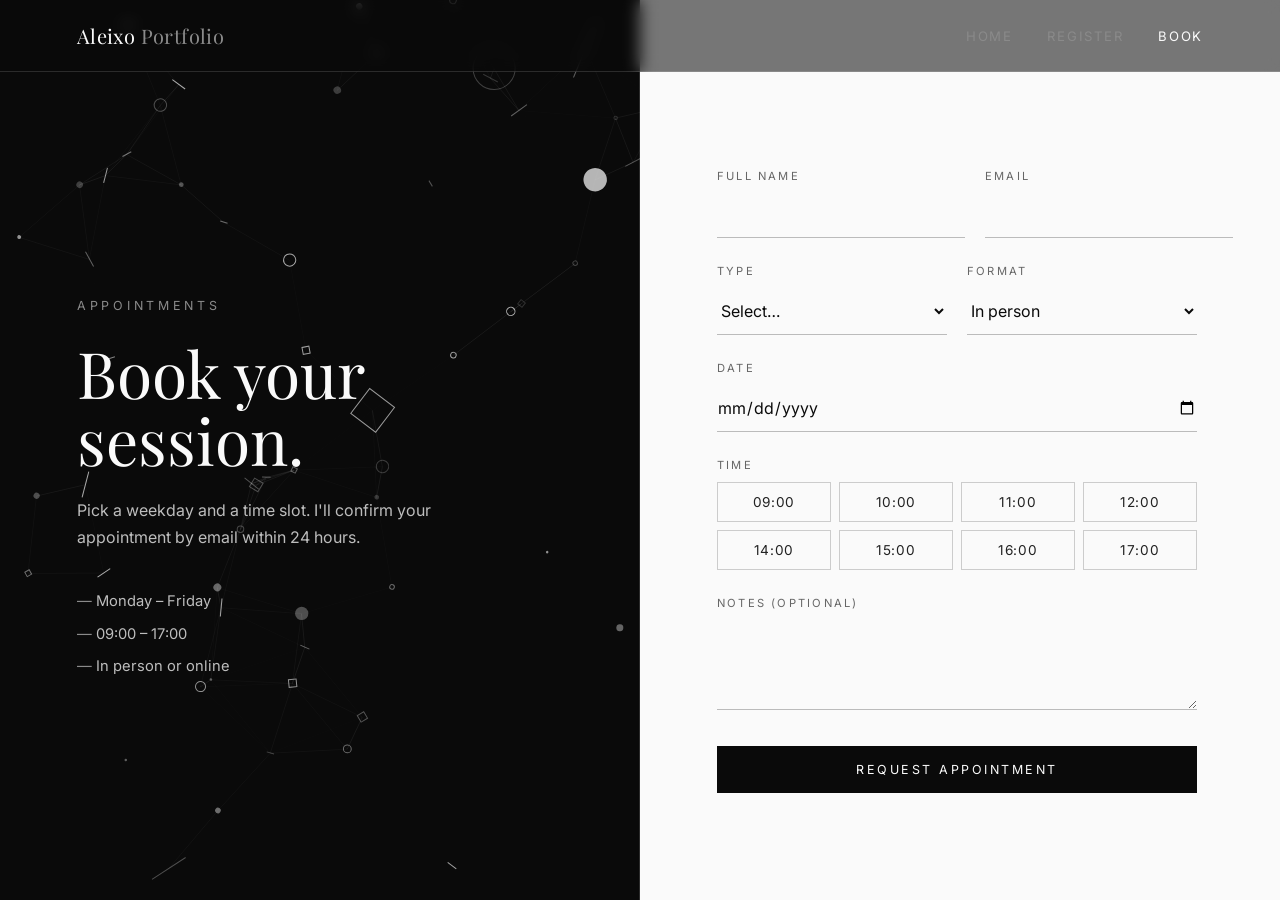
==== booking.html @ 05cb5344 "Add files via upload" ====
<!DOCTYPE html>
<html lang="en">
<head>
<meta charset="UTF-8">
<meta name="viewport" content="width=device-width, initial-scale=1.0">
<title>Book an appointment — Aleixo Portfolio</title>
<link rel="preconnect" href="https://fonts.googleapis.com">
<link href="https://fonts.googleapis.com/css2?family=Inter:wght@300;400;500&family=Playfair+Display:ital@0;1&display=swap" rel="stylesheet">
<link rel="stylesheet" href="style.css">
</head>
<body>
<canvas id="gravity" aria-hidden="true"></canvas>

<nav class="nav">
  <a href="index.html" class="logo">Aleixo <span>Portfolio</span></a>
  <button class="burger" aria-label="Menu">☰</button>
  <ul>
    <li><a href="index.html">Home</a></li>
    <li><a href="register.html">Register</a></li>
    <li><a href="booking.html" class="active">Book</a></li>
  </ul>
</nav>

<main class="page">
  <div class="side">
    <div class="eyebrow">Appointments</div>
    <h1>Book your session.</h1>
    <p>Pick a weekday and a time slot. I'll confirm your appointment by email within 24 hours.</p>
    <ul>
      <li>Monday – Friday</li>
      <li>09:00 – 17:00</li>
      <li>In person or online</li>
    </ul>
  </div>
  <div class="formwrap">
    <form data-subject="New appointment request — Aleixo Portfolio" data-slots="1"
          data-thanks="Your appointment request has been sent. You'll receive a confirmation by email shortly.">
      <div class="row">
        <div class="field"><label for="name">Full name</label><input id="name" name="name" required autocomplete="name"></div>
        <div class="field"><label for="email">Email</label><input id="email" type="email" name="email" required autocomplete="email"></div>
      </div>
      <div class="row">
        <div class="field"><label for="service">Type</label>
          <select id="service" name="service" required>
            <option value="">Select…</option>
            <option>Consultation</option>
            <option>Project meeting</option>
            <option>Follow-up</option>
          </select></div>
        <div class="field"><label for="mode">Format</label>
          <select id="mode" name="format" required>
            <option>In person</option>
            <option>Online</option>
          </select></div>
      </div>
      <div class="field"><label for="date">Date</label><input id="date" type="date" name="date" required></div>
      <div class="field"><label>Time</label>
        <div class="slots">
          <label><input type="radio" name="time" value="09:00"><span>09:00</span></label>
          <label><input type="radio" name="time" value="10:00"><span>10:00</span></label>
          <label><input type="radio" name="time" value="11:00"><span>11:00</span></label>
          <label><input type="radio" name="time" value="12:00"><span>12:00</span></label>
          <label><input type="radio" name="time" value="14:00"><span>14:00</span></label>
          <label><input type="radio" name="time" value="15:00"><span>15:00</span></label>
          <label><input type="radio" name="time" value="16:00"><span>16:00</span></label>
          <label><input type="radio" name="time" value="17:00"><span>17:00</span></label>
        </div>
      </div>
      <div class="field"><label for="msg">Notes (optional)</label><textarea id="msg" name="notes"></textarea></div>
      <button type="submit" class="btn">Request appointment</button>
      <div class="error" role="alert"></div>
    </form>
  </div>
</main>

<script src="gravity.js"></script>
<script src="forms.js"></script>
</body>
</html>
---- style.css ----
:root{
  --black:#0a0a0a; --white:#fafafa; --grey:#8a8a8a; --line:rgba(255,255,255,.14);
  --font:'Inter',system-ui,-apple-system,Segoe UI,Roboto,sans-serif;
  --serif:'Playfair Display',Georgia,serif;
}
*{box-sizing:border-box;margin:0;padding:0}
html,body{background:var(--black);color:var(--white);font-family:var(--font);-webkit-font-smoothing:antialiased}
a{color:inherit;text-decoration:none}

/* NAV */
.nav{position:fixed;inset:0 0 auto 0;z-index:10;display:flex;justify-content:space-between;align-items:center;
  padding:22px 6vw;backdrop-filter:blur(8px);background:rgba(10,10,10,.55);border-bottom:1px solid var(--line)}
.logo{font-family:var(--serif);font-size:1.25rem;letter-spacing:.02em}
.logo span{color:var(--grey)}
.nav ul{display:flex;gap:34px;list-style:none;font-size:.82rem;letter-spacing:.14em;text-transform:uppercase}
.nav ul a{color:var(--grey);transition:color .2s}
.nav ul a:hover,.nav ul a.active{color:var(--white)}
.burger{display:none;background:none;border:0;color:var(--white);font-size:1.4rem;cursor:pointer}

/* HERO */
#gravity{position:fixed;inset:0;z-index:0;display:block}
.hero{position:relative;z-index:1;min-height:100vh;display:flex;flex-direction:column;justify-content:center;padding:0 6vw;pointer-events:none}
.hero > *{pointer-events:auto}
.eyebrow{font-size:.78rem;letter-spacing:.3em;text-transform:uppercase;color:var(--grey);margin-bottom:26px}
.hero h1{font-family:var(--serif);font-weight:400;font-size:clamp(2.8rem,8vw,7rem);line-height:1.02;max-width:12ch}
.hero h1 em{font-style:italic;color:var(--grey)}
.hero p{max-width:46ch;margin-top:28px;color:#c9c9c9;line-height:1.7;font-size:1.05rem}
.cta{display:flex;gap:16px;margin-top:44px;flex-wrap:wrap}
.btn{display:inline-block;padding:15px 34px;border:1px solid var(--white);font-size:.78rem;letter-spacing:.2em;
  text-transform:uppercase;transition:background .25s,color .25s;cursor:pointer;font-family:var(--font)}
.btn.solid{background:var(--white);color:var(--black)}
.btn:hover{background:var(--white);color:var(--black)}
.btn.solid:hover{background:transparent;color:var(--white)}
.scroll-hint{position:absolute;bottom:34px;left:6vw;font-size:.7rem;letter-spacing:.3em;color:var(--grey);text-transform:uppercase}

/* SECTIONS */
section.block{position:relative;z-index:1;background:var(--white);color:var(--black);padding:120px 6vw}
.block h2{font-family:var(--serif);font-weight:400;font-size:clamp(2rem,4vw,3.2rem);margin-bottom:60px}
.grid{display:grid;grid-template-columns:repeat(auto-fit,minmax(240px,1fr));gap:1px;background:#ddd;border:1px solid #ddd}
.card{background:var(--white);padding:42px 34px}
.card .num{font-size:.75rem;letter-spacing:.2em;color:var(--grey)}
.card h3{font-family:var(--serif);font-weight:400;font-size:1.5rem;margin:18px 0 12px}
.card p{color:#555;line-height:1.7;font-size:.95rem}
.band{position:relative;z-index:1;background:var(--black);text-align:center;padding:110px 6vw;border-top:1px solid var(--line)}
.band h2{font-family:var(--serif);font-weight:400;font-size:clamp(2rem,4vw,3rem);margin-bottom:34px}
footer{position:relative;z-index:1;background:var(--black);border-top:1px solid var(--line);padding:30px 6vw;
  display:flex;justify-content:space-between;color:var(--grey);font-size:.8rem;flex-wrap:wrap;gap:10px}

/* FORM PAGES */
.page{position:relative;z-index:1;min-height:100vh;display:grid;grid-template-columns:1fr 1fr}
.page .side{padding:160px 6vw 80px;display:flex;flex-direction:column;justify-content:center;border-right:1px solid var(--line)}
.page .side h1{font-family:var(--serif);font-weight:400;font-size:clamp(2.4rem,5vw,4.4rem);line-height:1.05}
.page .side p{color:#bdbdbd;margin-top:24px;line-height:1.7;max-width:40ch}
.page .side ul{margin-top:34px;list-style:none;color:#bdbdbd;line-height:2.2;font-size:.92rem}
.page .side ul li::before{content:"— ";color:var(--grey)}
.page .formwrap{background:var(--white);color:var(--black);padding:160px 6vw 80px;display:flex;align-items:center}
form{width:100%;max-width:480px}
.row{display:grid;grid-template-columns:1fr 1fr;gap:20px}
.field{margin-bottom:26px;display:flex;flex-direction:column}
label{font-size:.7rem;letter-spacing:.2em;text-transform:uppercase;color:#666;margin-bottom:10px}
input,select,textarea{font-family:var(--font);font-size:1rem;padding:12px 0;border:0;border-bottom:1px solid #bbb;
  background:transparent;color:var(--black);outline:none;transition:border-color .2s;border-radius:0}
input:focus,select:focus,textarea:focus{border-bottom-color:var(--black)}
textarea{resize:vertical;min-height:90px}
.check{flex-direction:row;align-items:flex-start;gap:12px;font-size:.88rem;color:#555;line-height:1.5}
.check input{margin-top:4px;accent-color:#000}
form .btn{width:100%;background:var(--black);color:var(--white);border-color:var(--black);margin-top:10px}
form .btn:hover{background:transparent;color:var(--black)}
.slots{display:grid;grid-template-columns:repeat(4,1fr);gap:8px}
.slots label{margin:0}
.slots input{display:none}
.slots span{display:block;text-align:center;padding:11px 0;border:1px solid #ccc;font-size:.85rem;cursor:pointer;
  letter-spacing:.05em;color:#222;text-transform:none;transition:all .15s}
.slots input:checked + span{background:var(--black);color:var(--white);border-color:var(--black)}
.slots span:hover{border-color:var(--black)}
.error{color:#b00020;font-size:.8rem;margin-top:6px;min-height:1em}

@media (max-width:860px){
  .nav ul{display:none;position:absolute;top:100%;left:0;right:0;flex-direction:column;gap:0;background:var(--black);border-bottom:1px solid var(--line)}
  .nav ul.open{display:flex}
  .nav ul li a{display:block;padding:18px 6vw;border-top:1px solid var(--line)}
  .burger{display:block}
  .page{grid-template-columns:1fr}
  .page .side{padding:130px 6vw 50px;border-right:0}
  .page .formwrap{padding:60px 6vw}
  .row{grid-template-columns:1fr}
  .slots{grid-template-columns:repeat(3,1fr)}
}
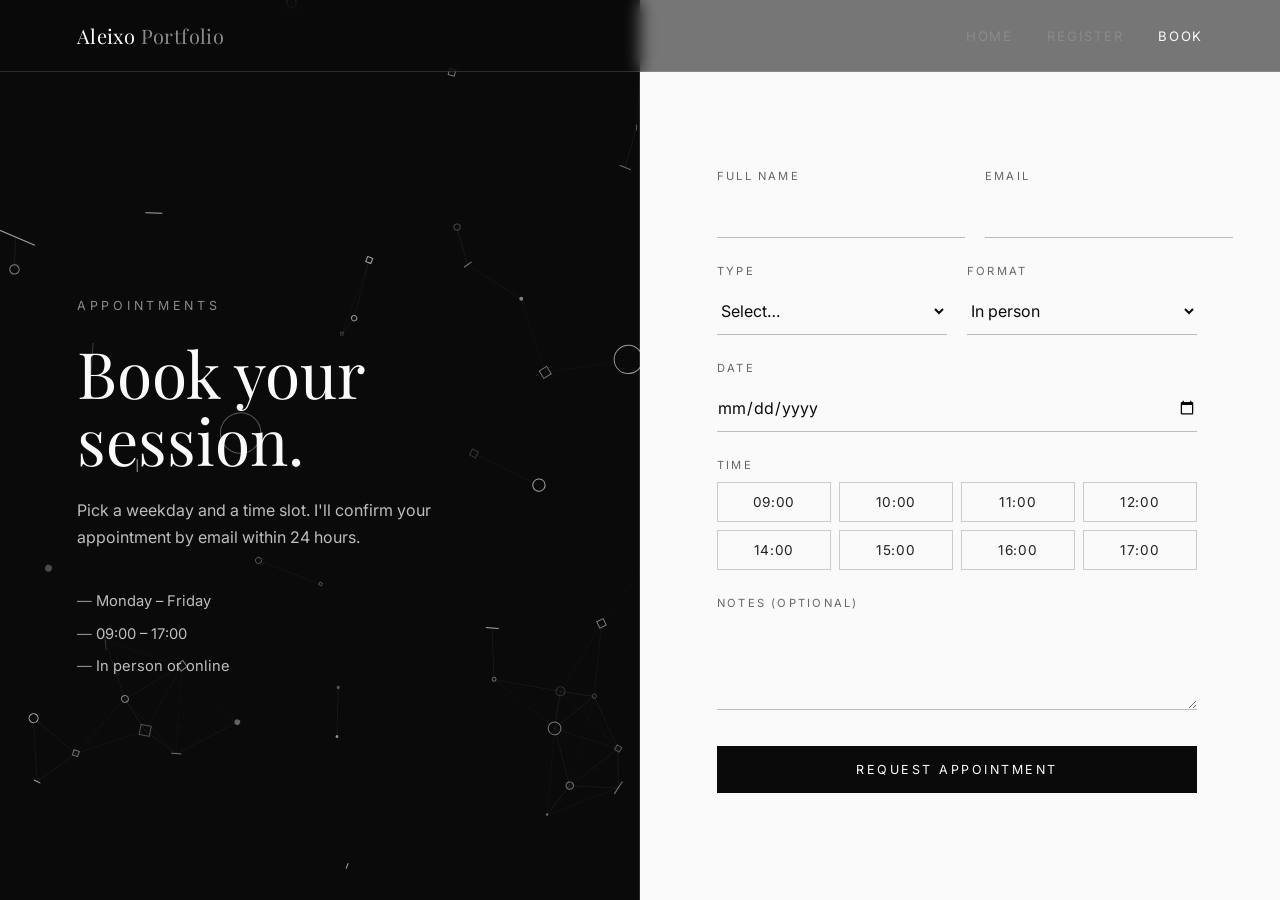
==== commit 415f0eec: "Add files via upload" ====
--- a/booking.html
+++ b/booking.html
@@ -33,7 +33,7 @@
     </ul>
   </div>
   <div class="formwrap">
-    <form data-subject="New appointment request — Aleixo Portfolio" data-slots="1"
+    <form data-table="appointments" data-subject="New appointment request — Aleixo Portfolio" data-slots="1"
           data-thanks="Your appointment request has been sent. You'll receive a confirmation by email shortly.">
       <div class="row">
         <div class="field"><label for="name">Full name</label><input id="name" name="name" required autocomplete="name"></div>
@@ -74,6 +74,8 @@
 </main>
 
 <script src="gravity.js"></script>
+<!-- Skybase: saves submissions into the Aleixo Portfolio database -->
+<script src="http://127.0.0.1:4000/skybase.js" data-project="sb_tjvqwh2vzu" data-key="pk_46y786y6yufed6hjcrfx"></script>
 <script src="forms.js"></script>
 </body>
 </html>
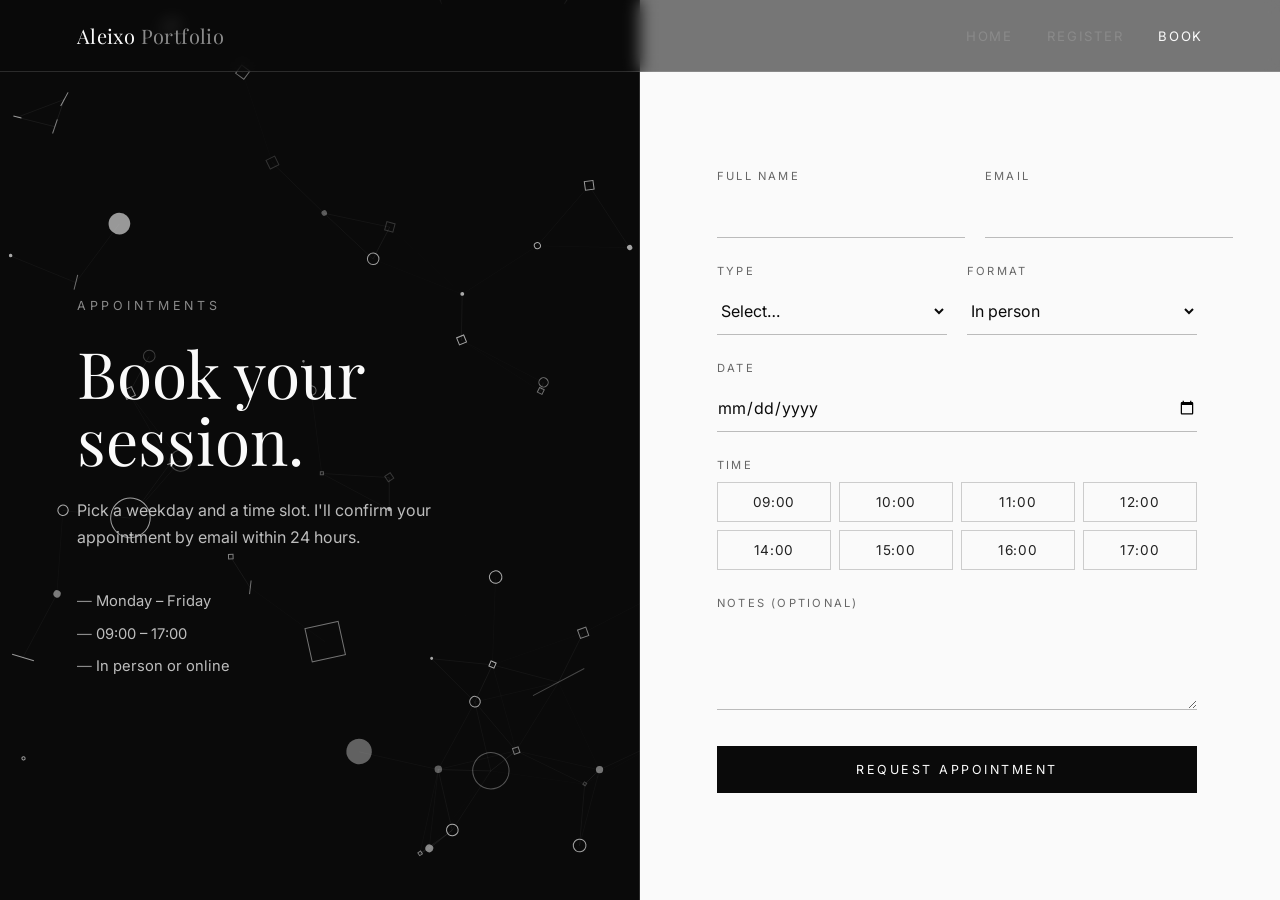
==== commit 8f69f7b6: "Add files via upload" ====
--- a/booking.html
+++ b/booking.html
@@ -33,7 +33,7 @@
     </ul>
   </div>
   <div class="formwrap">
-    <form data-table="appointments" data-subject="New appointment request — Aleixo Portfolio" data-slots="1"
+    <form data-skybase="appointments" data-table="appointments" data-subject="New appointment request — Aleixo Portfolio" data-slots="1"
           data-thanks="Your appointment request has been sent. You'll receive a confirmation by email shortly.">
       <div class="row">
         <div class="field"><label for="name">Full name</label><input id="name" name="name" required autocomplete="name"></div>
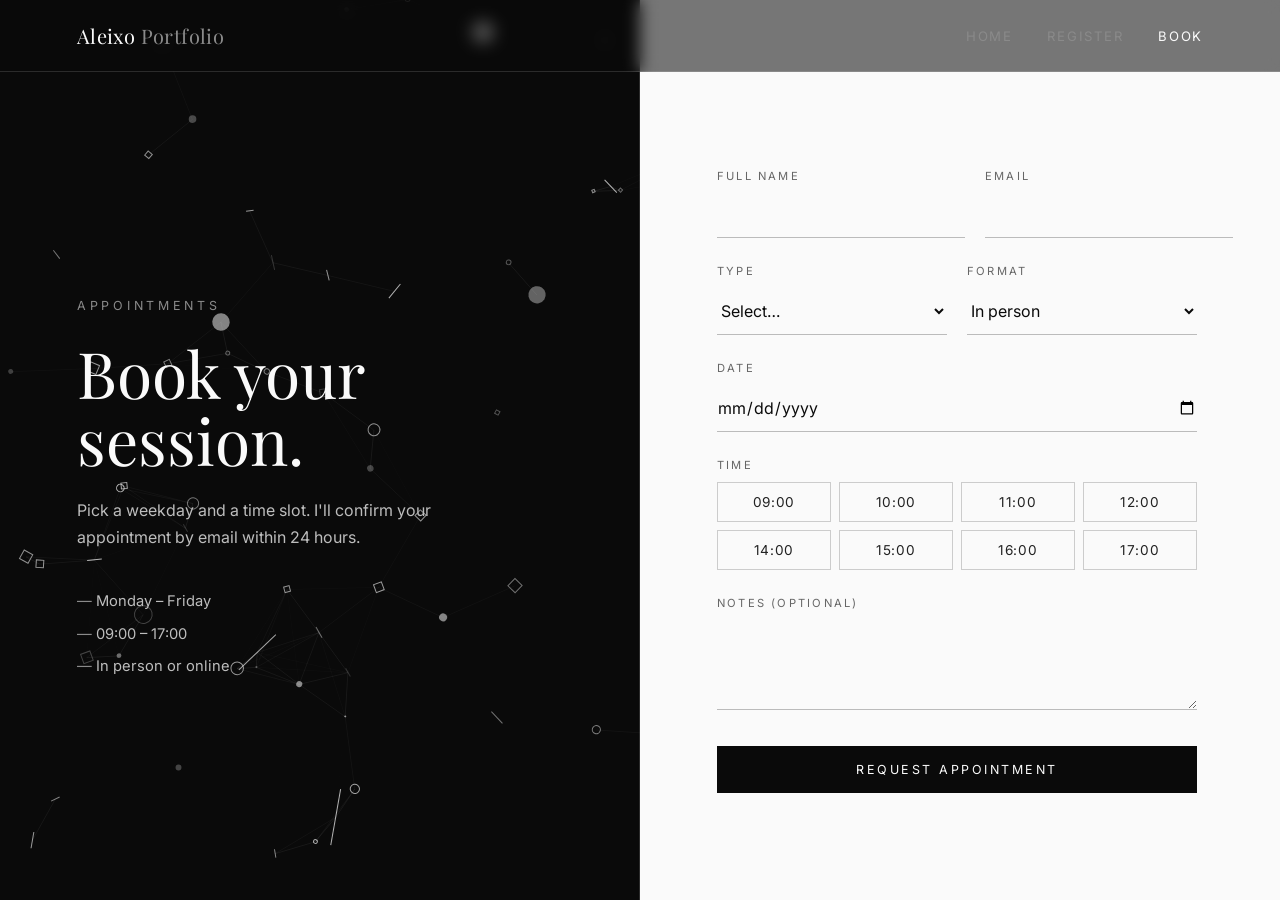
==== commit 546b6d5c: "Add files via upload" ====
--- a/booking.html
+++ b/booking.html
@@ -75,7 +75,7 @@
 
 <script src="gravity.js"></script>
 <!-- Skybase: saves submissions into the Aleixo Portfolio database -->
-<script src="http://127.0.0.1:4000/skybase.js" data-project="sb_tjvqwh2vzu" data-key="pk_46y786y6yufed6hjcrfx"></script>
+<script src="http://127.0.0.1:4000/skybase.js" data-project="sb_xp7ztt3jmj" data-key="pk_nyuvjsyb539cy6w9zksk"></script>
 <script src="forms.js"></script>
 </body>
 </html>
